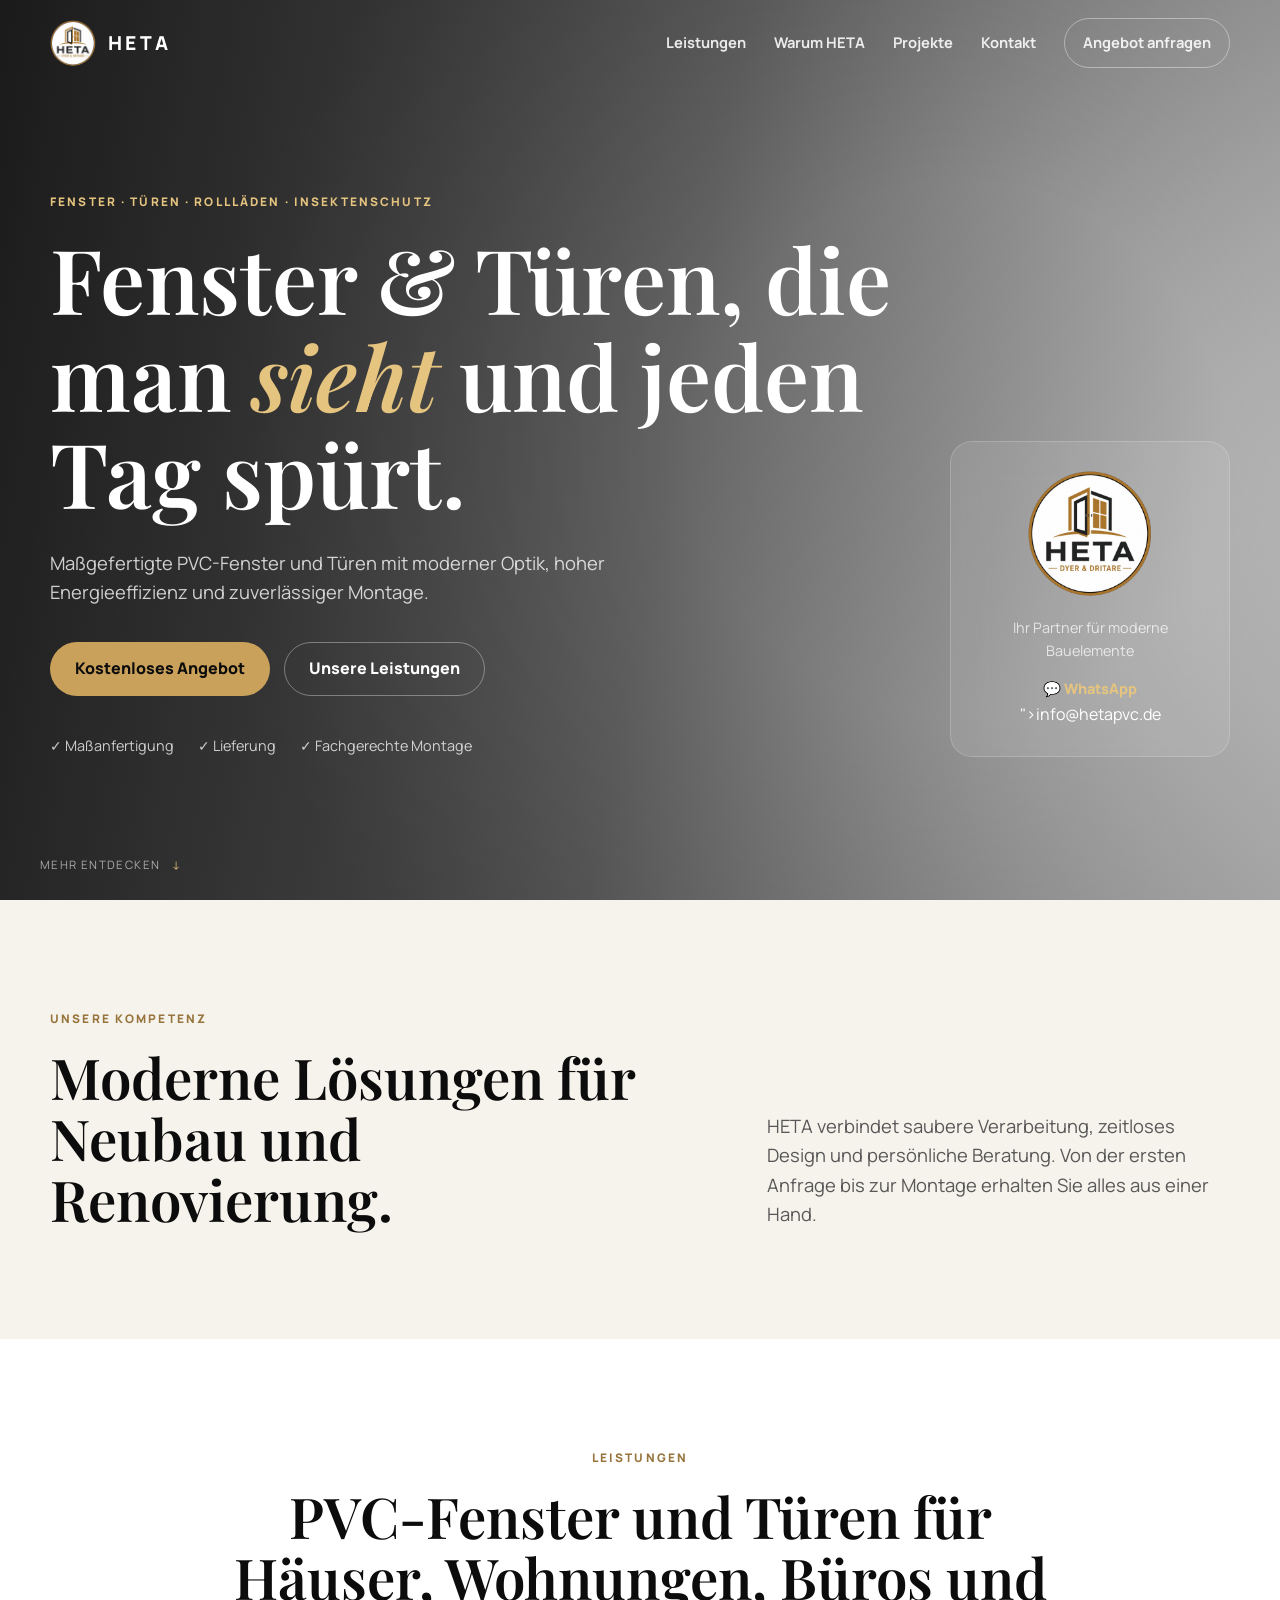
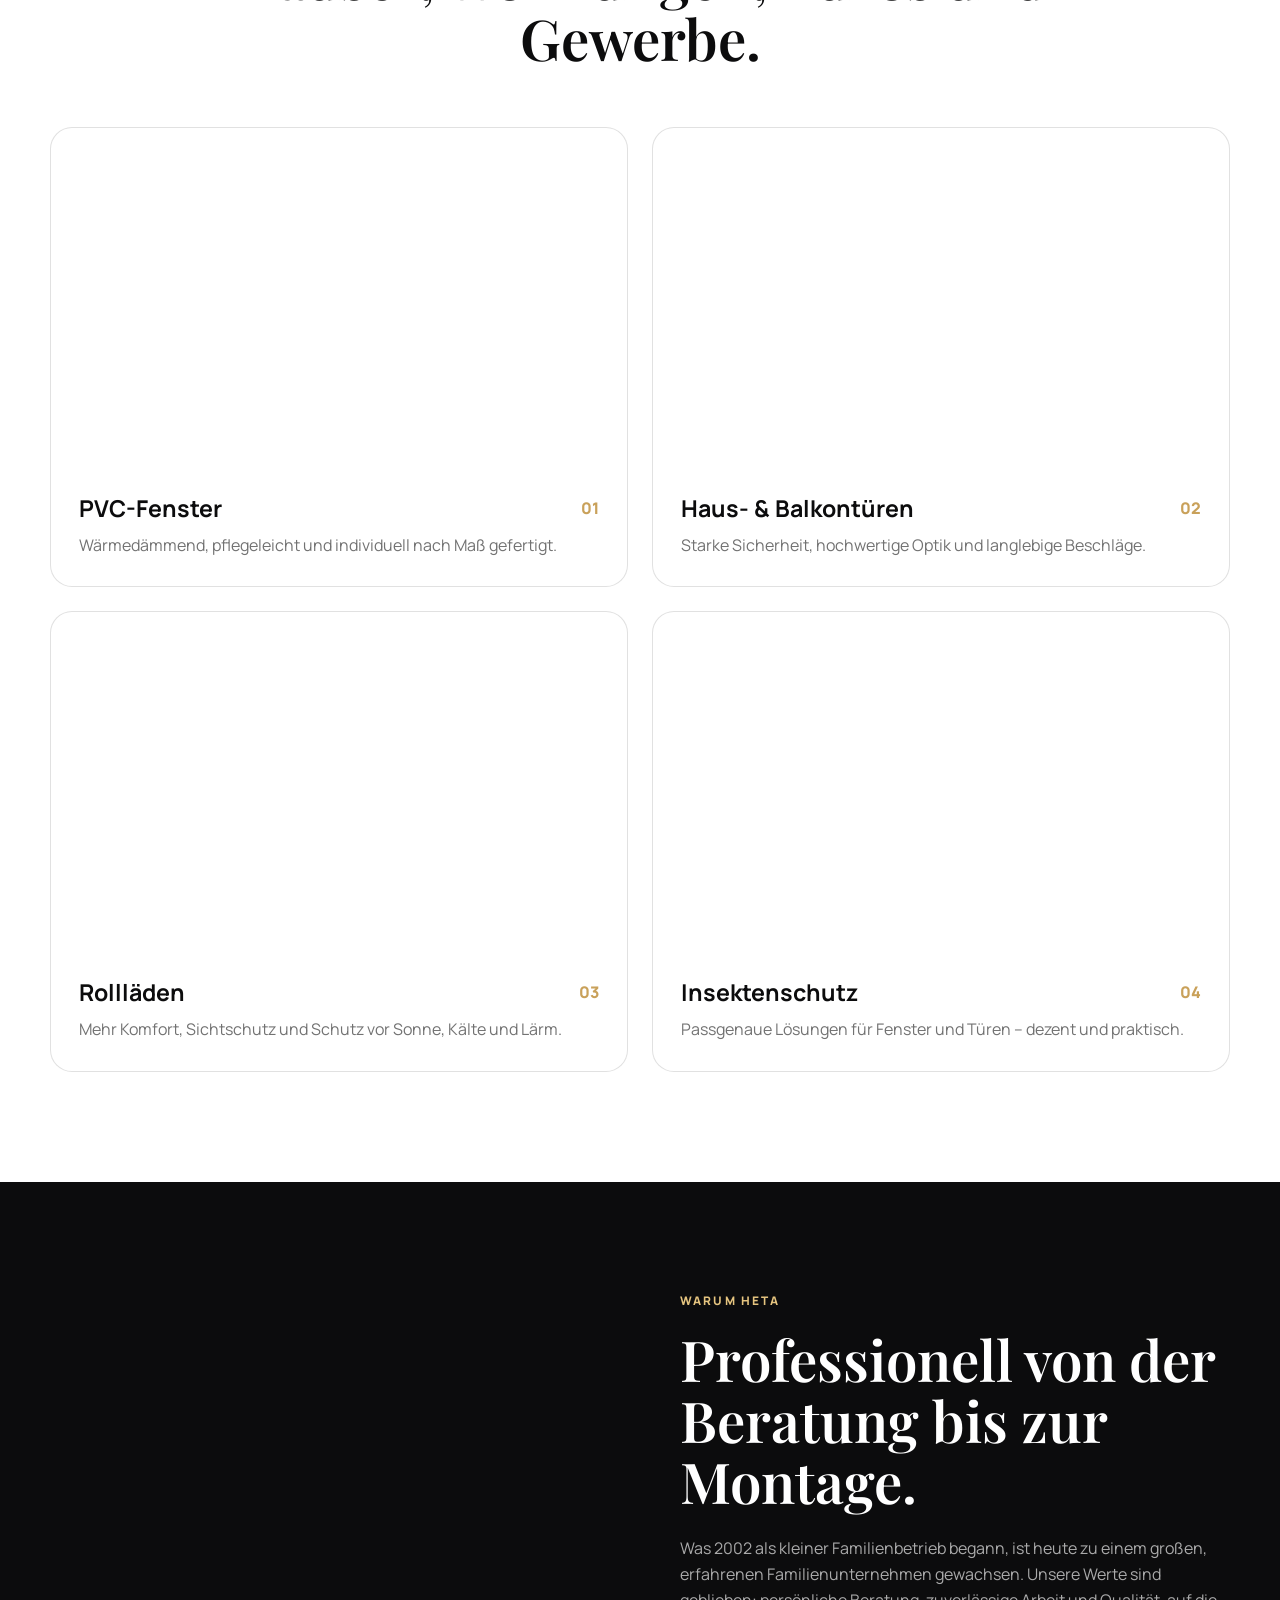
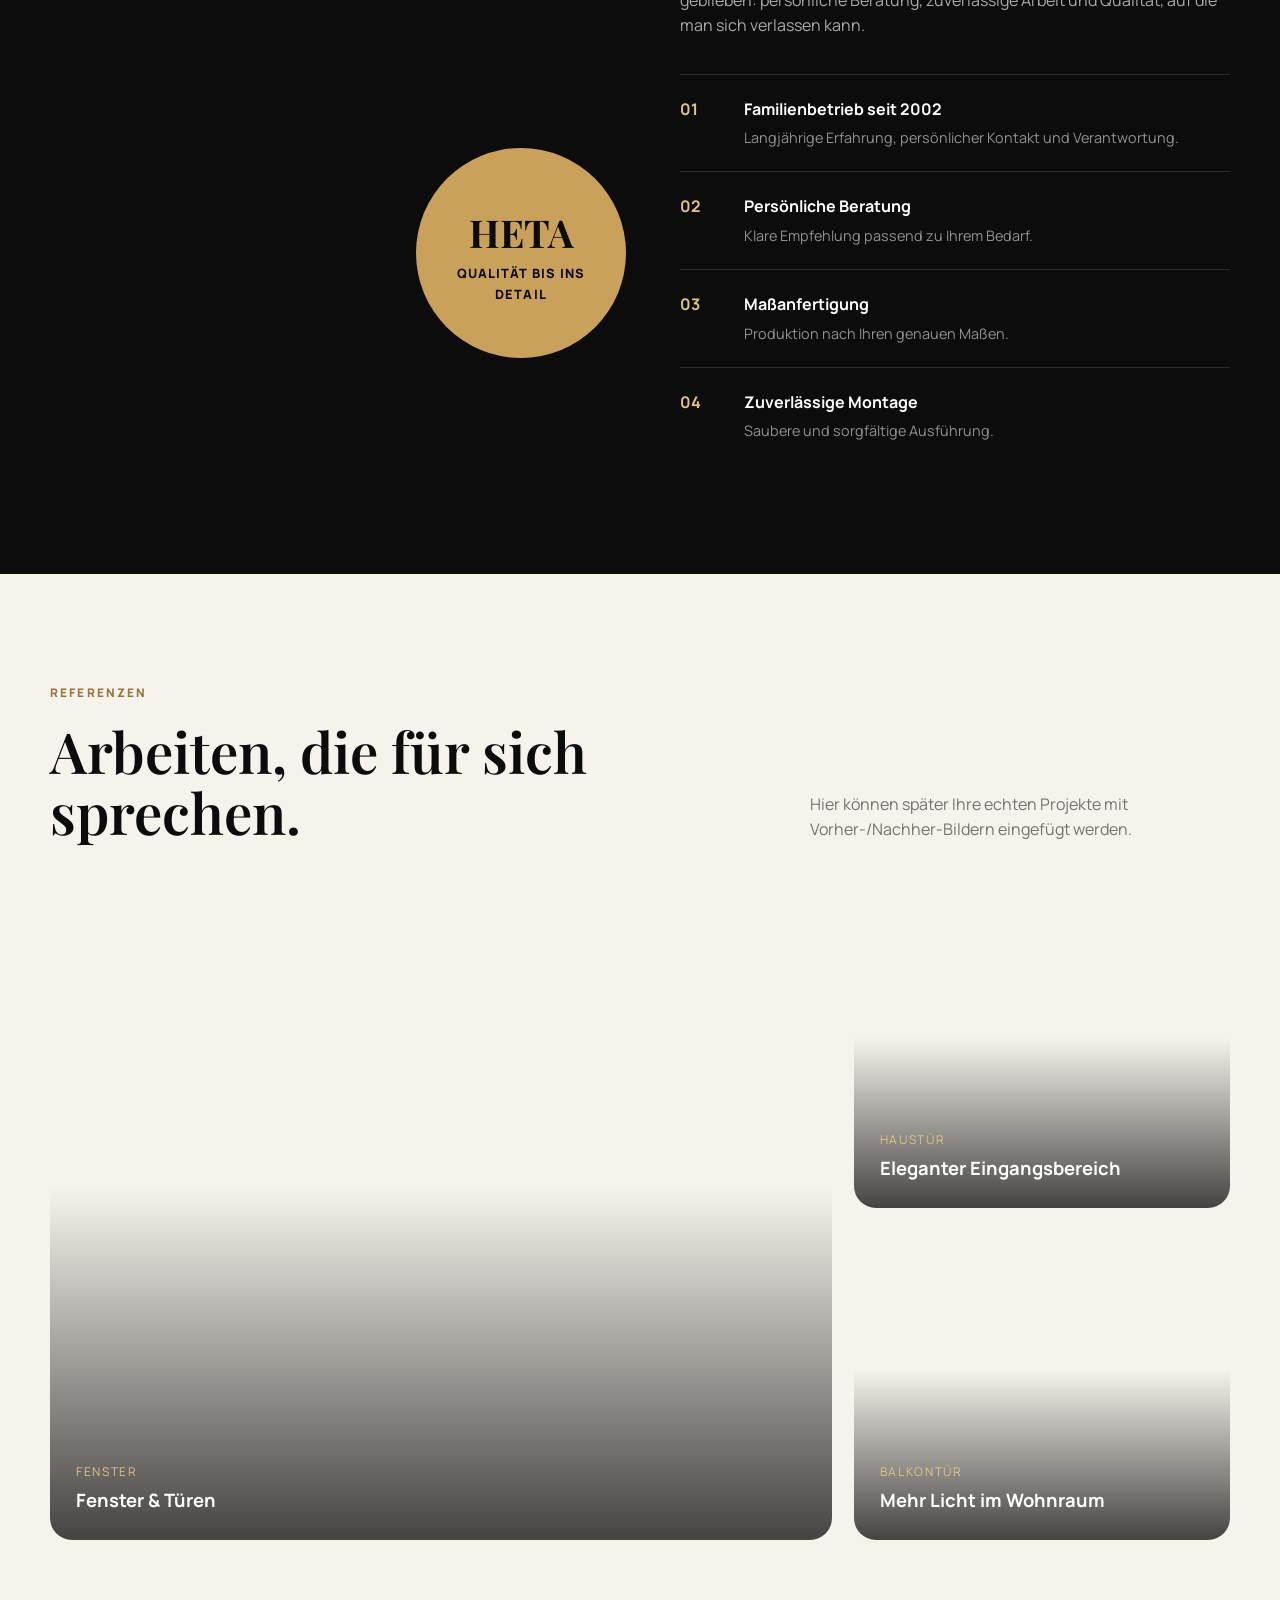
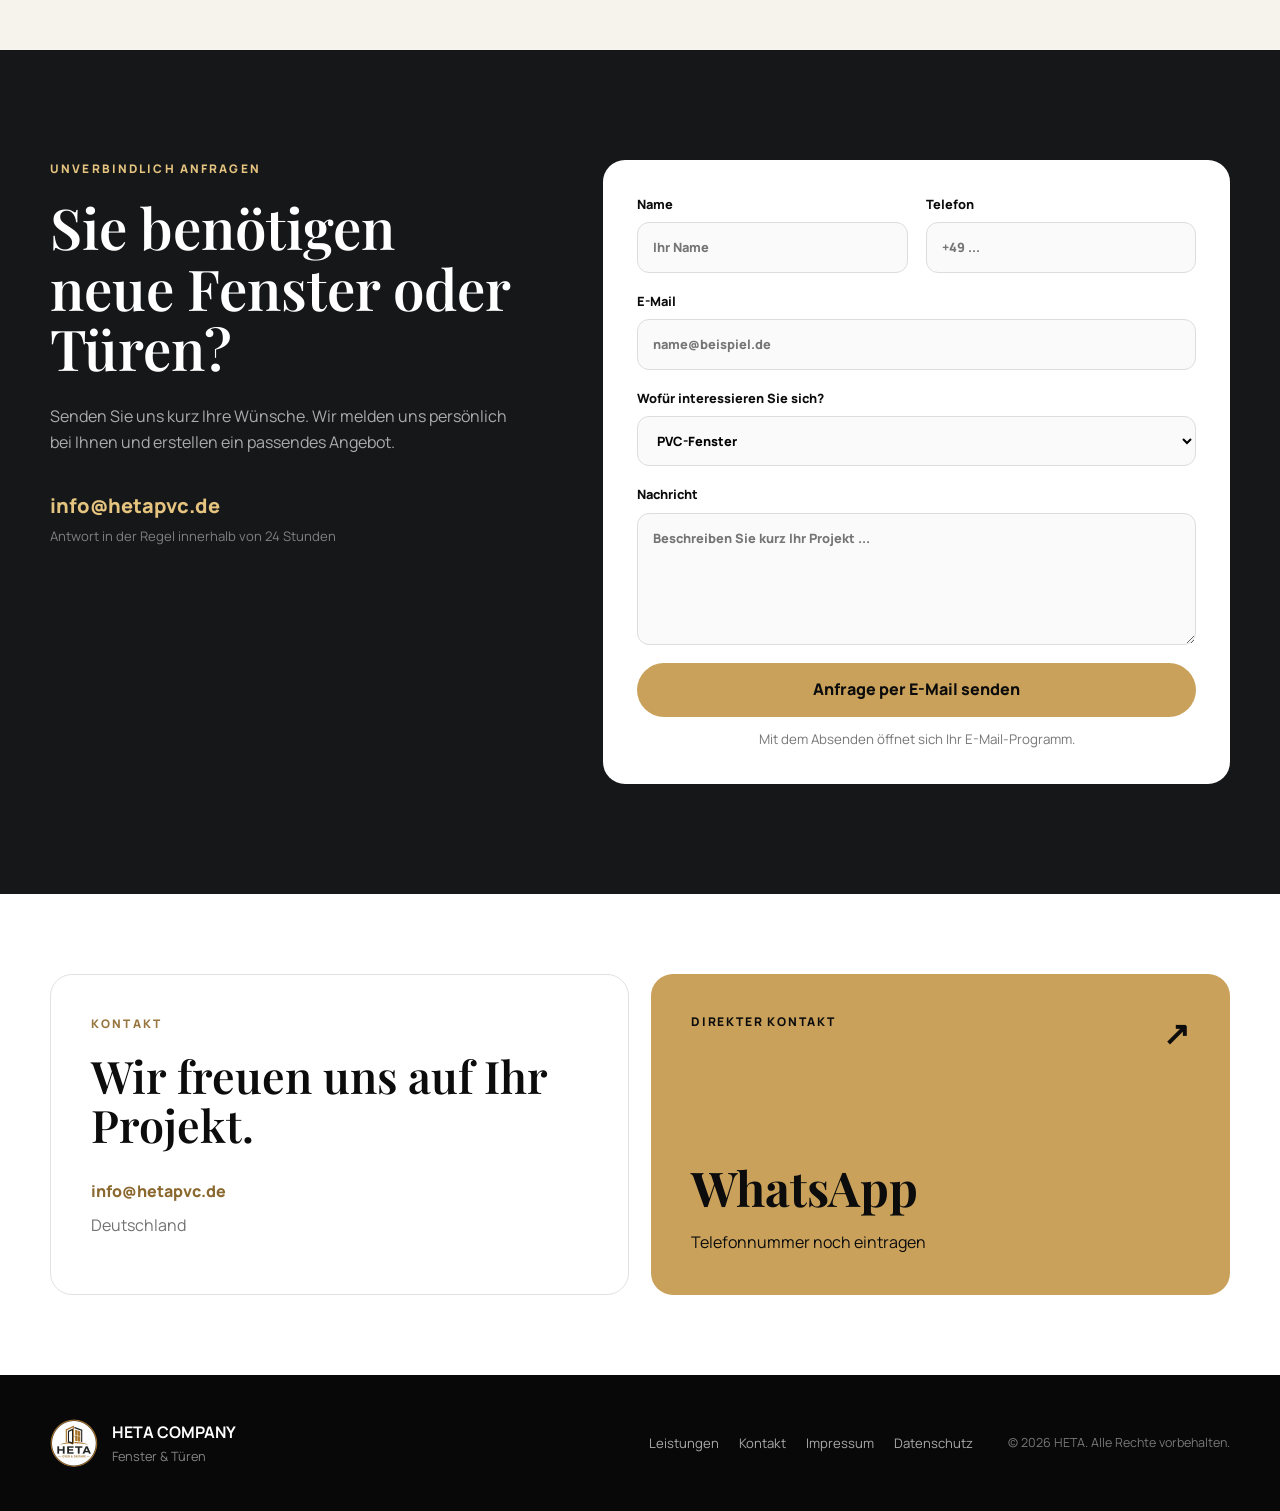
==== index.html @ ee6f0d42 "Add files via upload" ====
<!DOCTYPE html>
<html lang="de">
<head>
  <meta charset="UTF-8" />
  <meta name="viewport" content="width=device-width, initial-scale=1.0" />
  <meta name="description" content="HETA – hochwertige PVC-Fenster, Türen, Rollläden und Insektenschutz. Lieferung und fachgerechte Montage." />
  <meta name="theme-color" content="#0c0c0d" />
  <title>HETA | Fenster & Türen</title>
  <link rel="preconnect" href="https://fonts.googleapis.com">
  <link rel="preconnect" href="https://fonts.gstatic.com" crossorigin>
  <link href="https://fonts.googleapis.com/css2?family=Manrope:wght@400;500;600;700;800&family=Playfair+Display:wght@600;700&display=swap" rel="stylesheet">
  <link rel="stylesheet" href="styles.css" />
  <link rel="icon" type="image/png" href="assets/heta-logo.png" />
</head>
<body>
  <header class="site-header" id="top">
    <div class="container nav-wrap">
      <a class="brand" href="#top" aria-label="HETA Startseite">
        <img src="assets/heta-logo.png" alt="HETA Logo" />
        <span>HETA</span>
      </a>

      <button class="menu-toggle" aria-label="Menü öffnen" aria-expanded="false">
        <span></span><span></span>
      </button>

      <nav class="main-nav" aria-label="Hauptnavigation">
        <a href="#leistungen">Leistungen</a>
        <a href="#vorteile">Warum HETA</a>
        <a href="#projekte">Projekte</a>
        <a href="#kontakt">Kontakt</a>
        <a class="nav-cta" href="#angebot">Angebot anfragen</a>
      </nav>
    </div>
  </header>

  <main>
    <section class="hero">
      <div class="hero-overlay"></div>
      <div class="container hero-grid">
        <div class="hero-copy reveal">
          <p class="eyebrow">Fenster · Türen · Rollläden · Insektenschutz</p>
          <h1>Fenster & Türen, die man <em>sieht</em> und jeden Tag spürt.</h1>
          <p class="hero-text">
            Maßgefertigte PVC-Fenster und Türen mit moderner Optik,
            hoher Energieeffizienz und zuverlässiger Montage.
          </p>
          <div class="hero-actions">
            <a class="btn btn-gold" href="#angebot">Kostenloses Angebot</a>
            <a class="btn btn-ghost" href="#leistungen">Unsere Leistungen</a>
          </div>
          <div class="trust-row">
            <span>✓ Maßanfertigung</span>
            <span>✓ Lieferung</span>
            <span>✓ Fachgerechte Montage</span>
          </div>
        </div>

        <aside class="hero-card reveal delay-1">
          <img src="assets/heta-logo.png" alt="HETA Company" />
          <p>Ihr Partner für moderne Bauelemente</p>
          <a href="mailto:info@hetapvc.de<br><a class="btn" href="https://wa.me/38346120611">💬 WhatsApp</a><br>">info@hetapvc.de<br></a>
        </aside>
      </div>
      <div class="scroll-note">Mehr entdecken <span>↓</span></div>
    </section>

    <section class="section intro">
      <div class="container intro-grid">
        <div class="section-heading reveal">
          <p class="eyebrow dark">Unsere Kompetenz</p>
          <h2>Moderne Lösungen für Neubau und Renovierung.</h2>
        </div>
        <p class="lead reveal delay-1">
          HETA verbindet saubere Verarbeitung, zeitloses Design und persönliche Beratung.
          Von der ersten Anfrage bis zur Montage erhalten Sie alles aus einer Hand.
        </p>
      </div>
    </section>

    <section class="section services" id="leistungen">
      <div class="container">
        <div class="section-heading centered reveal">
          <p class="eyebrow dark">Leistungen</p>
          <h2>PVC-Fenster und Türen für Häuser, Wohnungen, Büros und Gewerbe.</h2>
        </div>

        <div class="service-grid">
          <article class="service-card reveal">
            <div class="service-image window"></div>
            <div class="service-content">
              <span>01</span>
              <h3>PVC-Fenster</h3>
              <p>Wärmedämmend, pflegeleicht und individuell nach Maß gefertigt.</p>
            </div>
          </article>

          <article class="service-card reveal delay-1">
            <div class="service-image door"></div>
            <div class="service-content">
              <span>02</span>
              <h3>Haus- & Balkontüren</h3>
              <p>Starke Sicherheit, hochwertige Optik und langlebige Beschläge.</p>
            </div>
          </article>

          <article class="service-card reveal">
            <div class="service-image shutter"></div>
            <div class="service-content">
              <span>03</span>
              <h3>Rollläden</h3>
              <p>Mehr Komfort, Sichtschutz und Schutz vor Sonne, Kälte und Lärm.</p>
            </div>
          </article>

          <article class="service-card reveal delay-1">
            <div class="service-image insect"></div>
            <div class="service-content">
              <span>04</span>
              <h3>Insektenschutz</h3>
              <p>Passgenaue Lösungen für Fenster und Türen – dezent und praktisch.</p>
            </div>
          </article>
        </div>
      </div>
    </section>

    <section class="section benefits" id="vorteile">
      <div class="container benefits-grid">
        <div class="benefits-photo reveal">
          <div class="experience-badge">
            <strong>HETA</strong>
            <span>Qualität bis ins Detail</span>
          </div>
        </div>

        <div class="benefits-copy reveal delay-1">
          <p class="eyebrow">Warum HETA</p>
          <h2>Professionell von der Beratung bis zur Montage.</h2>
          <p>
            Was 2002 als kleiner Familienbetrieb begann, ist heute zu einem großen,
            erfahrenen Familienunternehmen gewachsen. Unsere Werte sind geblieben:
            persönliche Beratung, zuverlässige Arbeit und Qualität, auf die man sich verlassen kann.
          </p>

          <div class="benefit-list">
            <div><b>01</b><span><strong>Familienbetrieb seit 2002</strong>Langjährige Erfahrung, persönlicher Kontakt und Verantwortung.</span></div>
            <div><b>02</b><span><strong>Persönliche Beratung</strong>Klare Empfehlung passend zu Ihrem Bedarf.</span></div>
            <div><b>03</b><span><strong>Maßanfertigung</strong>Produktion nach Ihren genauen Maßen.</span></div>
            <div><b>04</b><span><strong>Zuverlässige Montage</strong>Saubere und sorgfältige Ausführung.</span></div>
          </div>
        </div>
      </div>
    </section>

    <section class="section projects" id="projekte">
      <div class="container">
        <div class="section-heading split reveal">
          <div>
            <p class="eyebrow dark">Referenzen</p>
            <h2>Arbeiten, die für sich sprechen.</h2>
          </div>
          <p>Hier können später Ihre echten Projekte mit Vorher-/Nachher-Bildern eingefügt werden.</p>
        </div>

        <div class="project-grid">
          <article class="project project-large reveal">
            <div class="project-label"><span>Fenster</span><strong>Fenster & Türen</strong></div>
          </article>
          <article class="project project-door reveal delay-1">
            <div class="project-label"><span>Haustür</span><strong>Eleganter Eingangsbereich</strong></div>
          </article>
          <article class="project project-balcony reveal">
            <div class="project-label"><span>Balkontür</span><strong>Mehr Licht im Wohnraum</strong></div>
          </article>
        </div>
      </div>
    </section>

    <section class="section quote" id="angebot">
      <div class="container quote-grid">
        <div class="quote-copy reveal">
          <p class="eyebrow">Unverbindlich anfragen</p>
          <h2>Sie benötigen neue Fenster oder Türen?</h2>
          <p>
            Senden Sie uns kurz Ihre Wünsche. Wir melden uns persönlich bei Ihnen
            und erstellen ein passendes Angebot.
          </p>
          <div class="quote-contact">
            <a href="mailto:info@hetapvc.de<br>">info@hetapvc.de<br></a>
            <span>Antwort in der Regel innerhalb von 24 Stunden</span>
          </div>
        </div>

        <form class="quote-form reveal delay-1" action="mailto:info@hetapvc.de<br>" method="post" enctype="text/plain">
          <div class="form-row">
            <label>
              Name
              <input type="text" name="Name" placeholder="Ihr Name" required />
            </label>
            <label>
              Telefon
              <input type="tel" name="Telefon" placeholder="+49 ..." />
            </label>
          </div>
          <label>
            E-Mail
            <input type="email" name="E-Mail" placeholder="name@beispiel.de" required />
          </label>
          <label>
            Wofür interessieren Sie sich?
            <select name="Interesse">
              <option>PVC-Fenster</option>
              <option>Haus- oder Balkontüren</option>
              <option>Rollläden</option>
              <option>Insektenschutz</option>
              <option>Komplettangebot</option>
            </select>
          </label>
          <label>
            Nachricht
            <textarea name="Nachricht" rows="5" placeholder="Beschreiben Sie kurz Ihr Projekt ..."></textarea>
          </label>
          <button class="btn btn-gold full" type="submit">Anfrage per E-Mail senden</button>
          <small>Mit dem Absenden öffnet sich Ihr E-Mail-Programm.</small>
        </form>
      </div>
    </section>

    <section class="section contact" id="kontakt">
      <div class="container contact-grid">
        <div class="contact-card reveal">
          <p class="eyebrow dark">Kontakt</p>
          <h2>Wir freuen uns auf Ihr Projekt.</h2>
          <a href="mailto:info@hetapvc.de<br>">info@hetapvc.de<br></a>
          <p>Deutschland</p>
        </div>

        <a class="whatsapp-card reveal delay-1" href="#" aria-label="WhatsApp-Link später einfügen">
          <span>Direkter Kontakt</span>
          <strong>WhatsApp</strong>
          <p>Telefonnummer noch eintragen</p>
          <b>↗</b>
        </a>
      </div>
    </section>
  </main>

  <footer>
    <div class="container footer-grid">
      <div class="footer-brand">
        <img src="assets/heta-logo.png" alt="HETA Logo" />
        <div><strong>HETA COMPANY</strong><span>Fenster & Türen</span></div>
      </div>
      <div class="footer-links">
        <a href="#leistungen">Leistungen</a>
        <a href="#kontakt">Kontakt</a>
        <a href="impressum.html">Impressum</a>
        <a href="datenschutz.html">Datenschutz</a>
      </div>
      <p>© <span id="year"></span> HETA. Alle Rechte vorbehalten.</p>
    </div>
  </footer>

  <script src="script.js"></script>
</body>
</html>
---- styles.css ----
:root {
  --black: #0c0c0d;
  --charcoal: #161719;
  --gold: #c9a15a;
  --gold-light: #e5c47f;
  --cream: #f6f3ec;
  --white: #ffffff;
  --muted: #727272;
  --line: rgba(12, 12, 13, .12);
  --radius: 22px;
  --shadow: 0 24px 70px rgba(0,0,0,.12);
}

* { box-sizing: border-box; }
html { scroll-behavior: smooth; }
body {
  margin: 0;
  font-family: "Manrope", sans-serif;
  color: var(--black);
  background: var(--white);
  line-height: 1.6;
}
img { max-width: 100%; display: block; }
a { color: inherit; text-decoration: none; }
button, input, select, textarea { font: inherit; }
.container { width: min(1180px, calc(100% - 40px)); margin: 0 auto; }
.section { padding: 110px 0; }
.eyebrow {
  margin: 0 0 18px;
  font-size: .74rem;
  font-weight: 800;
  letter-spacing: .18em;
  text-transform: uppercase;
  color: var(--gold-light);
}
.eyebrow.dark { color: #97743c; }
h1, h2, h3 { margin: 0; line-height: 1.08; }
h1, h2 { font-family: "Playfair Display", serif; }
h1 { font-size: clamp(3.2rem, 7vw, 6.8rem); max-width: 920px; font-weight: 600; }
h1 em { color: var(--gold-light); font-style: italic; }
h2 { font-size: clamp(2.2rem, 4.4vw, 4.4rem); font-weight: 600; }
h3 { font-size: 1.45rem; }
p { margin-top: 0; }
.btn {
  display: inline-flex;
  align-items: center;
  justify-content: center;
  min-height: 54px;
  padding: 0 24px;
  border-radius: 999px;
  font-weight: 800;
  transition: .25s ease;
  border: 1px solid transparent;
}
.btn:hover { transform: translateY(-2px); }
.btn-gold { background: var(--gold); color: var(--black); }
.btn-gold:hover { background: var(--gold-light); }
.btn-ghost { color: var(--white); border-color: rgba(255,255,255,.35); }
.btn-ghost:hover { border-color: var(--white); background: rgba(255,255,255,.08); }
.full { width: 100%; border: 0; cursor: pointer; }

.site-header {
  position: fixed;
  z-index: 50;
  inset: 0 0 auto;
  color: var(--white);
  transition: .3s ease;
}
.site-header.scrolled {
  background: rgba(12,12,13,.94);
  backdrop-filter: blur(16px);
  box-shadow: 0 8px 30px rgba(0,0,0,.18);
}
.nav-wrap { min-height: 86px; display: flex; align-items: center; justify-content: space-between; }
.brand { display: flex; align-items: center; gap: 12px; font-size: 1.2rem; font-weight: 800; letter-spacing: .18em; }
.brand img { width: 46px; height: 46px; object-fit: cover; border-radius: 50%; }
.main-nav { display: flex; align-items: center; gap: 28px; font-size: .92rem; font-weight: 700; }
.main-nav a { opacity: .88; }
.main-nav a:hover { opacity: 1; }
.nav-cta { padding: 12px 18px; border: 1px solid rgba(255,255,255,.45); border-radius: 999px; }
.menu-toggle { display: none; background: none; border: 0; padding: 8px; }
.menu-toggle span { display:block; width:26px; height:2px; background:#fff; margin:6px 0; }

.hero {
  min-height: 100vh;
  color: var(--white);
  position: relative;
  display: grid;
  align-items: center;
  background:
    linear-gradient(100deg, rgba(5,5,6,.88) 0%, rgba(5,5,6,.62) 52%, rgba(5,5,6,.25) 100%),
    url("https://images.unsplash.com/photo-1600566753086-00f18fb6b3ea?auto=format&fit=crop&w=2000&q=85") center/cover;
}
.hero-overlay {
  position: absolute; inset: 0;
  background: radial-gradient(circle at 75% 50%, transparent 0 25%, rgba(0,0,0,.25) 70%);
}
.hero-grid {
  position: relative;
  display: grid;
  grid-template-columns: 1fr 280px;
  gap: 50px;
  align-items: end;
  padding-top: 150px;
  padding-bottom: 100px;
}
.hero-text { max-width: 680px; font-size: 1.15rem; color: rgba(255,255,255,.78); margin: 28px 0 34px; }
.hero-actions { display: flex; gap: 14px; flex-wrap: wrap; }
.trust-row { margin-top: 38px; display: flex; gap: 24px; flex-wrap: wrap; color: rgba(255,255,255,.76); font-size: .9rem; }
.hero-card {
  background: rgba(255,255,255,.09);
  backdrop-filter: blur(16px);
  border: 1px solid rgba(255,255,255,.18);
  padding: 28px;
  border-radius: var(--radius);
  text-align: center;
}
.hero-card img { width: 126px; height: 126px; object-fit: cover; border-radius: 50%; margin: 0 auto 20px; }
.hero-card p { color: rgba(255,255,255,.72); font-size: .9rem; }
.hero-card a { color: var(--gold-light); font-weight: 800; font-size: .9rem; }
.scroll-note { position:absolute; left: 40px; bottom: 26px; font-size:.72rem; letter-spacing:.12em; text-transform:uppercase; color:rgba(255,255,255,.6); }
.scroll-note span { margin-left: 8px; color: var(--gold-light); }

.intro { background: var(--cream); }
.intro-grid { display:grid; grid-template-columns: 1.15fr .85fr; gap: 90px; align-items:end; }
.lead { font-size:1.15rem; color:#585858; margin:0; }

.section-heading.centered { text-align:center; max-width: 850px; margin: 0 auto 58px; }
.section-heading.split { display:flex; justify-content:space-between; align-items:end; gap:50px; margin-bottom:55px; }
.section-heading.split > p { max-width:420px; color:var(--muted); margin:0; }

.service-grid { display:grid; grid-template-columns:repeat(2, 1fr); gap:24px; }
.service-card { border:1px solid var(--line); border-radius:var(--radius); overflow:hidden; background:#fff; transition:.35s ease; }
.service-card:hover { transform:translateY(-8px); box-shadow:var(--shadow); }
.service-image { height:340px; background-position:center; background-size:cover; }
.service-image.window { background-image:url("https://images.unsplash.com/photo-1600607687939-ce8a6c25118c?auto=format&fit=crop&w=1200&q=85"); }
.service-image.door { background-image:url("https://images.unsplash.com/photo-1600585154340-be6161a56a0c?auto=format&fit=crop&w=1200&q=85"); }
.service-image.shutter { background-image:url("https://images.unsplash.com/photo-1600210492486-724fe5c67fb0?auto=format&fit=crop&w=1200&q=85"); }
.service-image.insect { background-image:url("https://images.unsplash.com/photo-1600607687920-4e2a09cf159d?auto=format&fit=crop&w=1200&q=85"); }
.service-content { padding:28px; position:relative; }
.service-content span { position:absolute; top:28px; right:28px; color:var(--gold); font-weight:800; }
.service-content p { color:var(--muted); margin:12px 0 0; }

.benefits { background:var(--black); color:var(--white); }
.benefits-grid { display:grid; grid-template-columns:1fr 1fr; gap:80px; align-items:center; }
.benefits-photo {
  min-height:650px;
  border-radius:var(--radius);
  background:url("https://images.unsplash.com/photo-1600607688969-a5bfcd646154?auto=format&fit=crop&w=1400&q=85") center/cover;
  position:relative;
}
.experience-badge {
  position:absolute; right:-26px; bottom:45px;
  width:210px; height:210px; border-radius:50%;
  background:var(--gold); color:var(--black);
  display:flex; flex-direction:column; align-items:center; justify-content:center; text-align:center;
}
.experience-badge strong { font-family:"Playfair Display",serif; font-size:2.4rem; }
.experience-badge span { max-width:130px; font-size:.8rem; font-weight:800; text-transform:uppercase; letter-spacing:.08em; }
.benefits-copy > p:not(.eyebrow) { color:rgba(255,255,255,.65); margin:25px 0 35px; }
.benefit-list { display:grid; gap:0; }
.benefit-list > div { display:grid; grid-template-columns:46px 1fr; gap:18px; padding:22px 0; border-top:1px solid rgba(255,255,255,.12); }
.benefit-list b { color:var(--gold-light); }
.benefit-list span { display:flex; flex-direction:column; color:rgba(255,255,255,.55); font-size:.9rem; }
.benefit-list strong { color:#fff; font-size:1rem; margin-bottom:4px; }

.projects { background:var(--cream); }
.project-grid { display:grid; grid-template-columns:1.35fr .65fr; grid-template-rows:310px 310px; gap:22px; }
.project {
  border-radius:var(--radius); overflow:hidden; position:relative; background-size:cover; background-position:center;
}
.project::after { content:""; position:absolute; inset:0; background:linear-gradient(180deg, transparent 45%, rgba(0,0,0,.72)); }
.project-large { grid-row:1 / 3; background-image:url("https://images.unsplash.com/photo-1600047509807-ba8f99d2cdde?auto=format&fit=crop&w=1400&q=85"); }
.project-door { background-image:url("https://images.unsplash.com/photo-1600566753190-17f0baa2a6c3?auto=format&fit=crop&w=1000&q=85"); }
.project-balcony { background-image:url("https://images.unsplash.com/photo-1600566753051-f0b89df2dd90?auto=format&fit=crop&w=1000&q=85"); }
.project-label { position:absolute; z-index:2; left:26px; bottom:24px; color:#fff; display:flex; flex-direction:column; }
.project-label span { color:var(--gold-light); font-size:.75rem; text-transform:uppercase; letter-spacing:.14em; }
.project-label strong { font-size:1.15rem; margin-top:5px; }

.quote { background:var(--charcoal); color:var(--white); }
.quote-grid { display:grid; grid-template-columns:.85fr 1.15fr; gap:90px; align-items:start; }
.quote-copy > p:not(.eyebrow) { color:rgba(255,255,255,.64); margin:25px 0 35px; }
.quote-contact { display:flex; flex-direction:column; gap:4px; }
.quote-contact a { color:var(--gold-light); font-size:1.25rem; font-weight:800; }
.quote-contact span { color:rgba(255,255,255,.45); font-size:.82rem; }
.quote-form { background:#fff; color:var(--black); padding:34px; border-radius:var(--radius); }
.form-row { display:grid; grid-template-columns:1fr 1fr; gap:18px; }
label { display:grid; gap:8px; font-size:.8rem; font-weight:800; margin-bottom:18px; }
input, select, textarea {
  width:100%; border:1px solid #ddd; border-radius:12px; padding:14px 15px; background:#fafafa; outline:none;
}
input:focus, select:focus, textarea:focus { border-color:var(--gold); background:#fff; }
textarea { resize:vertical; }
.quote-form small { display:block; color:#777; text-align:center; margin-top:12px; }

.contact { padding:80px 0; }
.contact-grid { display:grid; grid-template-columns:1fr 1fr; gap:22px; }
.contact-card, .whatsapp-card { border-radius:var(--radius); padding:40px; min-height:300px; }
.contact-card { border:1px solid var(--line); }
.contact-card h2 { font-size:clamp(2rem, 3.5vw, 3.4rem); margin-bottom:30px; }
.contact-card a { font-weight:800; color:#8b682f; }
.contact-card p:last-child { color:var(--muted); margin-top:8px; }
.whatsapp-card { background:var(--gold); position:relative; display:flex; flex-direction:column; justify-content:flex-end; }
.whatsapp-card span { position:absolute; top:38px; left:40px; text-transform:uppercase; font-size:.75rem; font-weight:800; letter-spacing:.15em; }
.whatsapp-card strong { font-family:"Playfair Display",serif; font-size:3rem; }
.whatsapp-card p { margin:4px 0 0; }
.whatsapp-card b { position:absolute; top:34px; right:40px; font-size:2rem; }

footer { background:#080809; color:#fff; padding:44px 0; }
.footer-grid { display:grid; grid-template-columns:1fr auto auto; gap:35px; align-items:center; }
.footer-brand { display:flex; align-items:center; gap:14px; }
.footer-brand img { width:48px; height:48px; border-radius:50%; object-fit:cover; }
.footer-brand div { display:flex; flex-direction:column; }
.footer-brand span { color:rgba(255,255,255,.5); font-size:.8rem; }
.footer-links { display:flex; gap:20px; color:rgba(255,255,255,.65); font-size:.82rem; }
footer p { margin:0; color:rgba(255,255,255,.45); font-size:.78rem; }

.reveal { opacity:0; transform:translateY(28px); transition:opacity .75s ease, transform .75s ease; }
.reveal.visible { opacity:1; transform:none; }
.delay-1 { transition-delay:.14s; }

.legal { padding:150px 0 90px; max-width:850px; }
.legal h1 { color:var(--black); font-size:clamp(2.5rem,5vw,4.5rem); margin-bottom:30px; }
.legal h2 { font-family:"Manrope",sans-serif; font-size:1.35rem; margin-top:30px; }
.legal p, .legal li { color:#555; }

@media (max-width: 900px) {
  .menu-toggle { display:block; }
  .main-nav {
    position:absolute; top:78px; left:20px; right:20px; display:none; flex-direction:column; align-items:stretch;
    background:#111; padding:22px; border-radius:18px; box-shadow:var(--shadow);
  }
  .main-nav.open { display:flex; }
  .hero-grid { grid-template-columns:1fr; padding-top:140px; }
  .hero-card { display:none; }
  .intro-grid, .benefits-grid, .quote-grid { grid-template-columns:1fr; gap:50px; }
  .service-grid { grid-template-columns:1fr; }
  .benefits-photo { min-height:500px; }
  .experience-badge { right:20px; }
  .project-grid { grid-template-columns:1fr; grid-template-rows:420px 300px 300px; }
  .project-large { grid-row:auto; }
  .section-heading.split { flex-direction:column; align-items:flex-start; }
  .contact-grid, .footer-grid { grid-template-columns:1fr; }
  .footer-links { flex-wrap:wrap; }
}

@media (max-width: 600px) {
  .container { width:min(100% - 26px, 1180px); }
  .section { padding:78px 0; }
  .nav-wrap { min-height:72px; }
  .brand img { width:40px; height:40px; }
  h1 { font-size:3.15rem; }
  .hero-grid { padding-top:120px; padding-bottom:80px; }
  .hero-actions { flex-direction:column; align-items:stretch; }
  .trust-row { gap:12px; flex-direction:column; }
  .service-image { height:260px; }
  .benefits-photo { min-height:400px; }
  .experience-badge { width:150px; height:150px; }
  .experience-badge strong { font-size:1.8rem; }
  .form-row { grid-template-columns:1fr; gap:0; }
  .quote-form { padding:24px; }
  .contact-card, .whatsapp-card { padding:28px; }
}
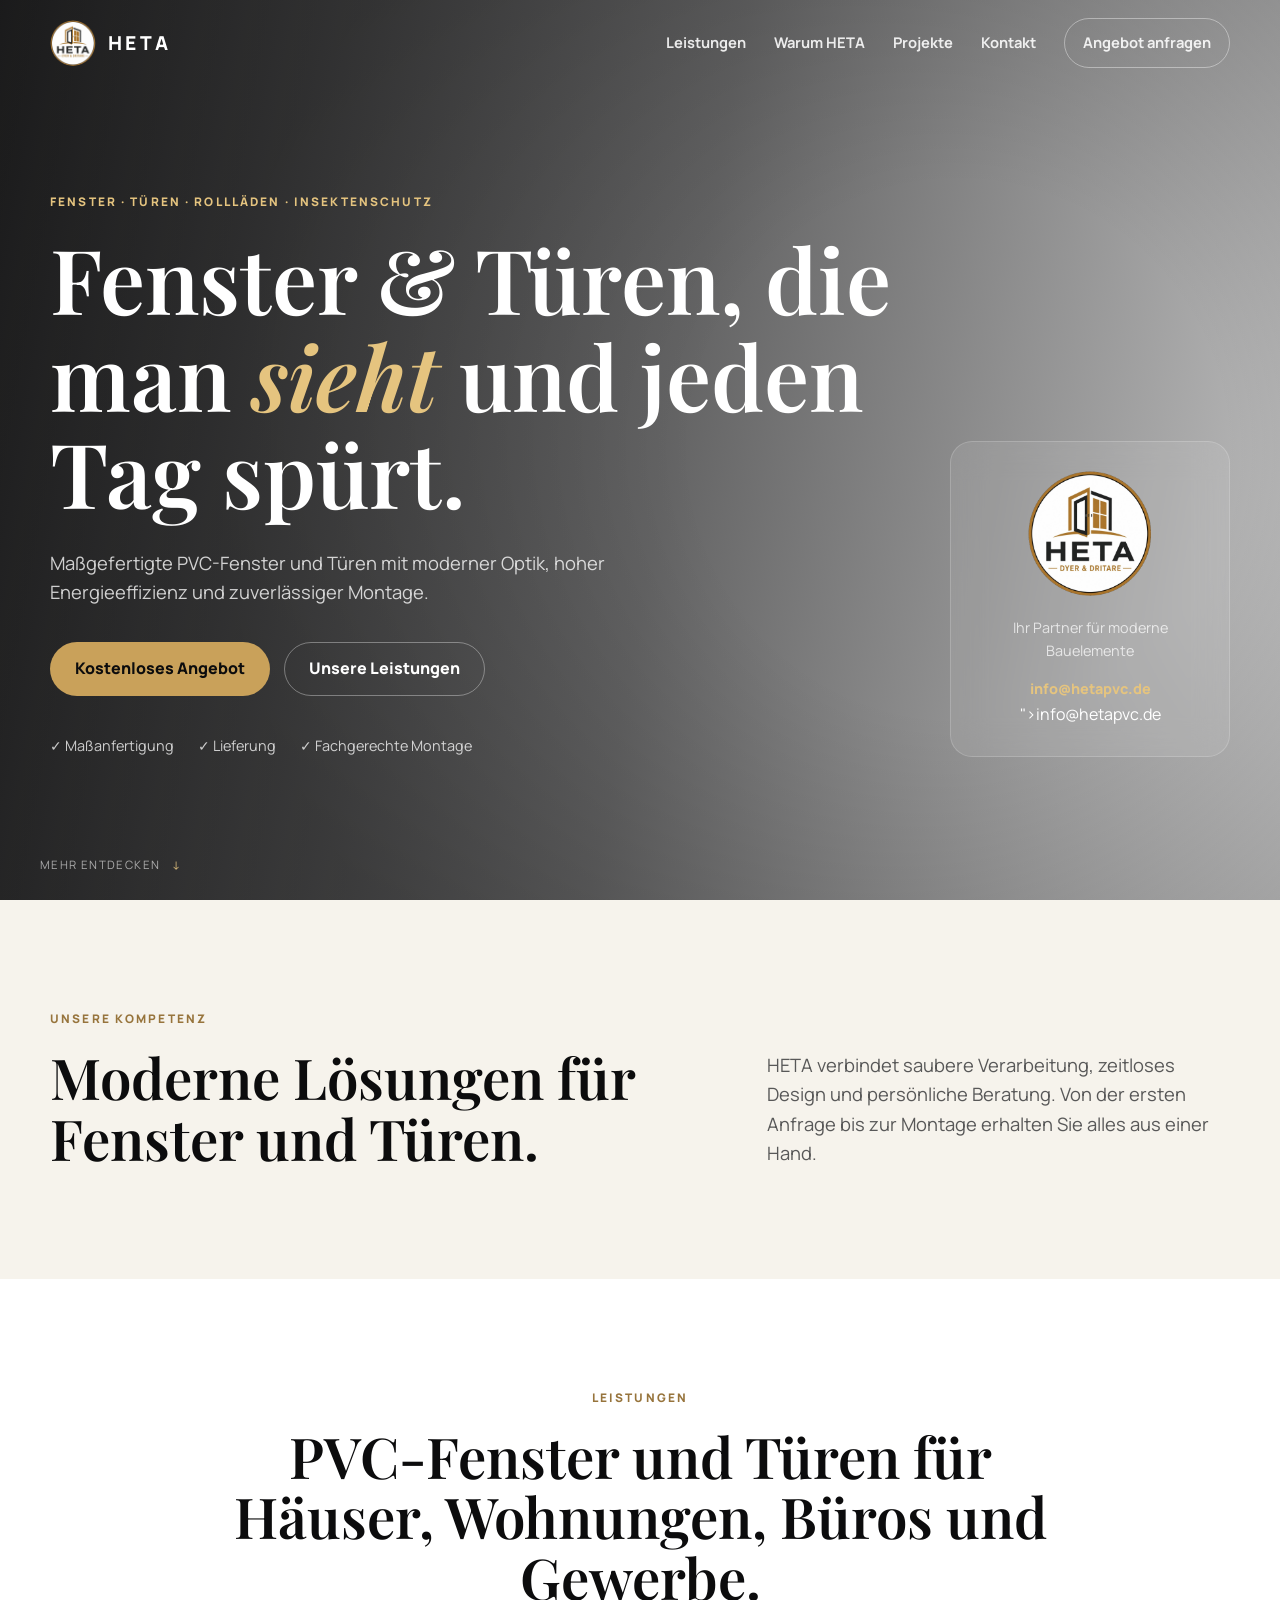
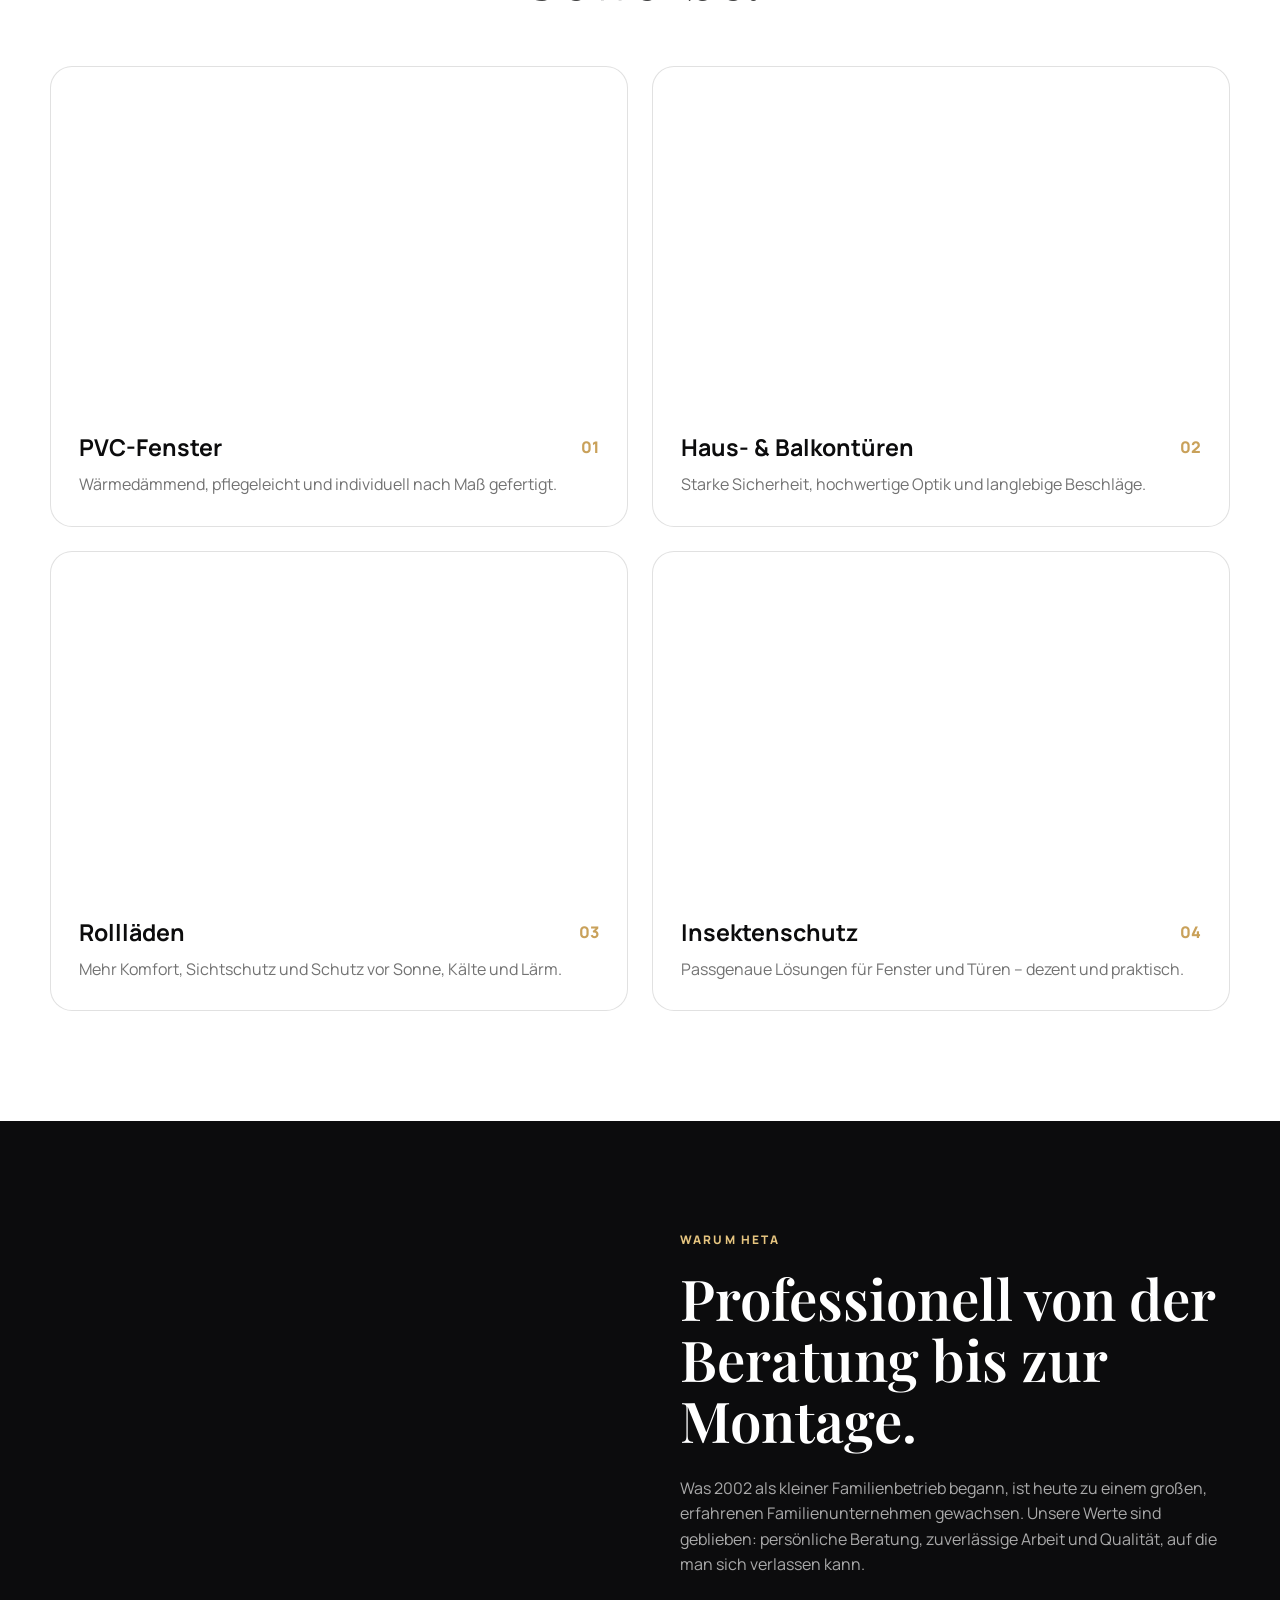
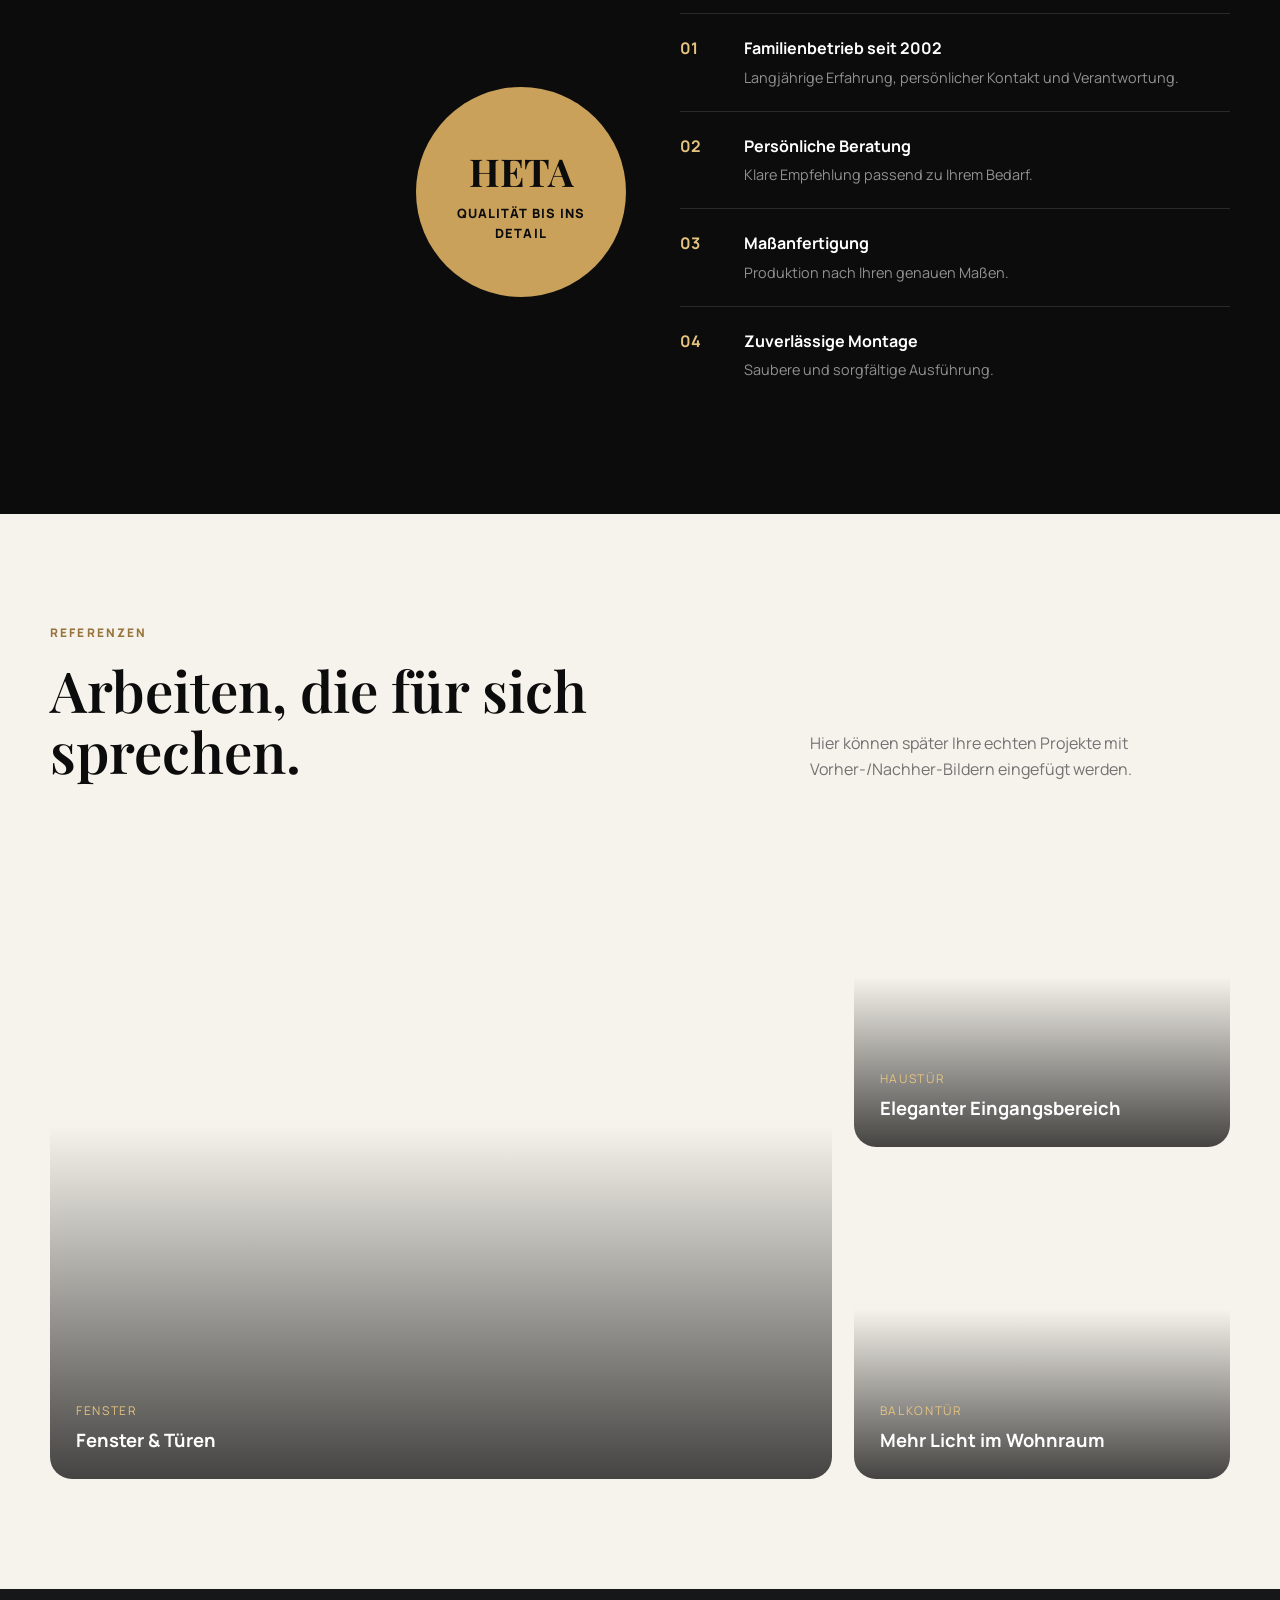
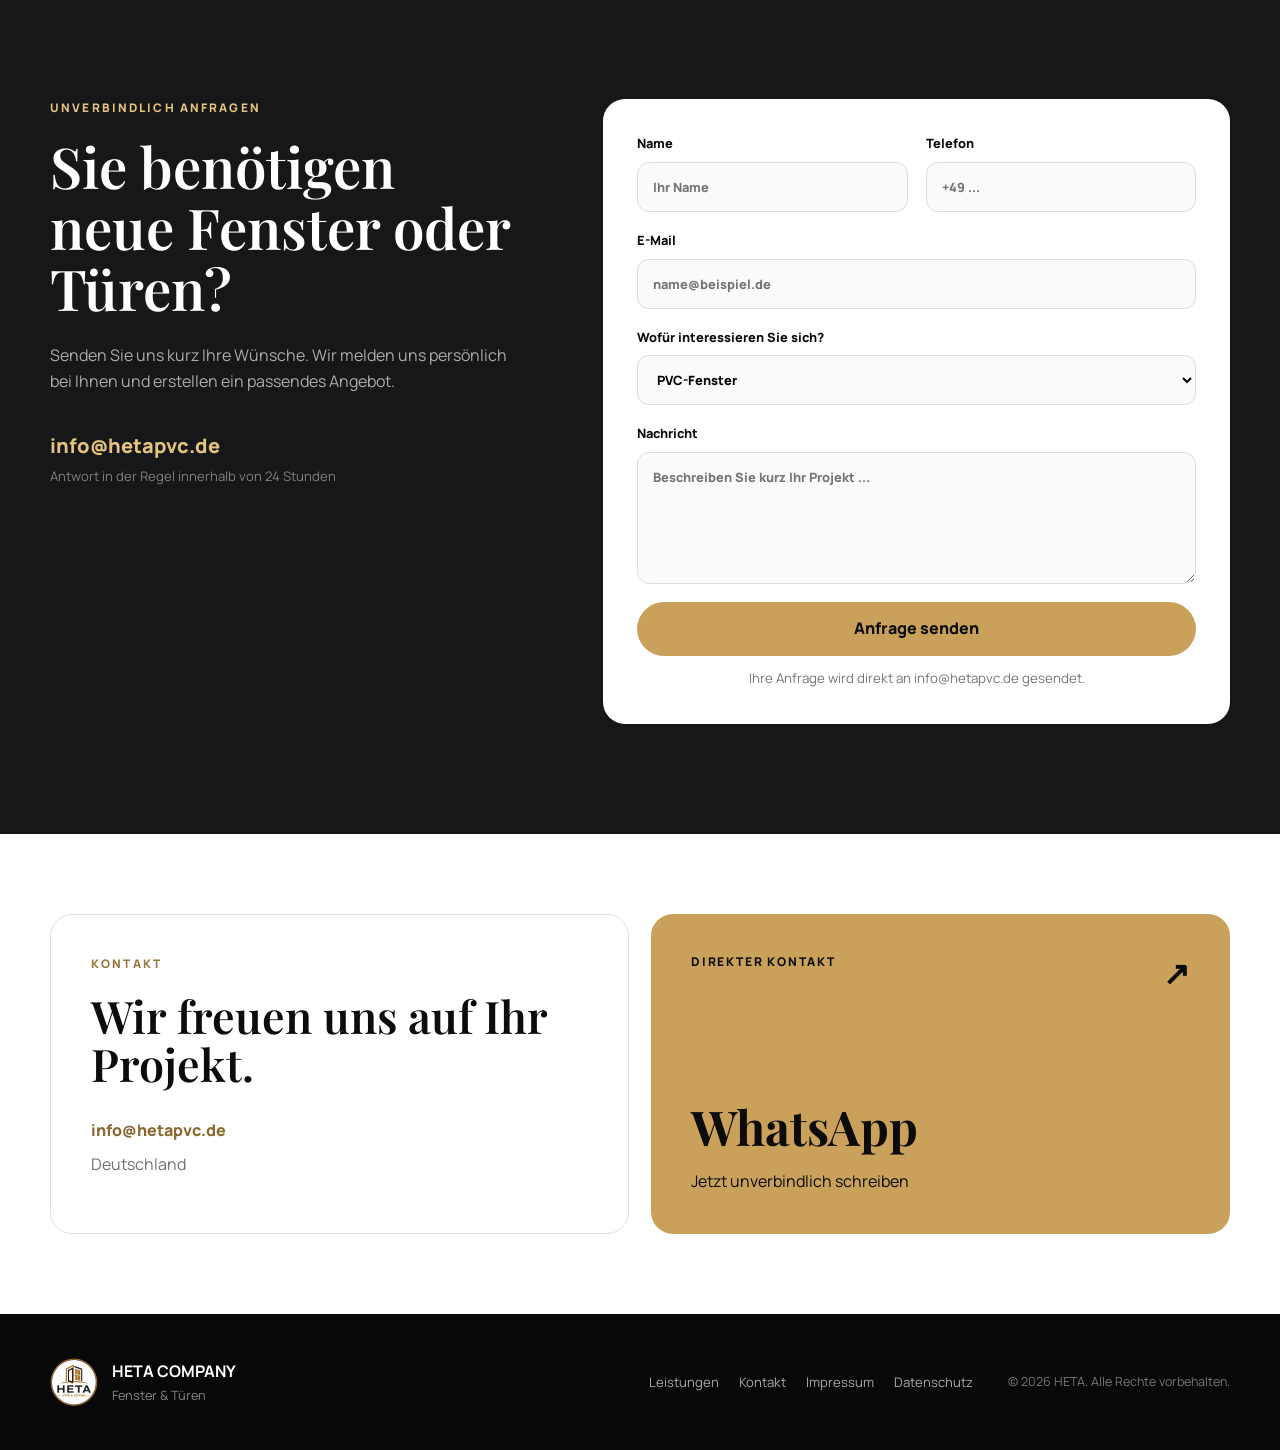
==== commit 9ba1b9ef: "Add files via upload" ====
--- a/index.html
+++ b/index.html
@@ -59,7 +59,7 @@
         <aside class="hero-card reveal delay-1">
           <img src="assets/heta-logo.png" alt="HETA Company" />
           <p>Ihr Partner für moderne Bauelemente</p>
-          <a href="mailto:info@hetapvc.de<br><a class="btn" href="https://wa.me/38346120611">💬 WhatsApp</a><br>">info@hetapvc.de<br></a>
+          <a href="mailto:info@hetapvc.de">info@hetapvc.de</a><br>">info@hetapvc.de<br></a>
         </aside>
       </div>
       <div class="scroll-note">Mehr entdecken <span>↓</span></div>
@@ -69,7 +69,7 @@
       <div class="container intro-grid">
         <div class="section-heading reveal">
           <p class="eyebrow dark">Unsere Kompetenz</p>
-          <h2>Moderne Lösungen für Neubau und Renovierung.</h2>
+          <h2>Moderne Lösungen für Fenster und Türen.</h2>
         </div>
         <p class="lead reveal delay-1">
           HETA verbindet saubere Verarbeitung, zeitloses Design und persönliche Beratung.
@@ -187,12 +187,19 @@
             und erstellen ein passendes Angebot.
           </p>
           <div class="quote-contact">
-            <a href="mailto:info@hetapvc.de<br>">info@hetapvc.de<br></a>
+            <a href="mailto:info@hetapvc.de">info@hetapvc.de</a>
             <span>Antwort in der Regel innerhalb von 24 Stunden</span>
           </div>
         </div>
 
-        <form class="quote-form reveal delay-1" action="mailto:info@hetapvc.de<br>" method="post" enctype="text/plain">
+        <form class="quote-form reveal delay-1"
+              action="https://formsubmit.co/info@hetapvc.de"
+              method="POST">
+          <input type="hidden" name="_subject" value="Neue Angebotsanfrage über hetapvc.de">
+          <input type="hidden" name="_template" value="table">
+          <input type="hidden" name="_captcha" value="true">
+          <input type="hidden" name="_next" value="https://heta2002.github.io/hetapvc/danke.html">
+
           <div class="form-row">
             <label>
               Name
@@ -203,10 +210,12 @@
               <input type="tel" name="Telefon" placeholder="+49 ..." />
             </label>
           </div>
+
           <label>
             E-Mail
             <input type="email" name="E-Mail" placeholder="name@beispiel.de" required />
           </label>
+
           <label>
             Wofür interessieren Sie sich?
             <select name="Interesse">
@@ -217,12 +226,14 @@
               <option>Komplettangebot</option>
             </select>
           </label>
+
           <label>
             Nachricht
-            <textarea name="Nachricht" rows="5" placeholder="Beschreiben Sie kurz Ihr Projekt ..."></textarea>
+            <textarea name="Nachricht" rows="5" placeholder="Beschreiben Sie kurz Ihr Projekt ..." required></textarea>
           </label>
-          <button class="btn btn-gold full" type="submit">Anfrage per E-Mail senden</button>
-          <small>Mit dem Absenden öffnet sich Ihr E-Mail-Programm.</small>
+
+          <button class="btn btn-gold full" type="submit">Anfrage senden</button>
+          <small>Ihre Anfrage wird direkt an info@hetapvc.de gesendet.</small>
         </form>
       </div>
     </section>
@@ -232,14 +243,18 @@
         <div class="contact-card reveal">
           <p class="eyebrow dark">Kontakt</p>
           <h2>Wir freuen uns auf Ihr Projekt.</h2>
-          <a href="mailto:info@hetapvc.de<br>">info@hetapvc.de<br></a>
+          <a href="mailto:info@hetapvc.de">info@hetapvc.de</a>
           <p>Deutschland</p>
         </div>
 
-        <a class="whatsapp-card reveal delay-1" href="#" aria-label="WhatsApp-Link später einfügen">
+        <a class="whatsapp-card reveal delay-1"
+           href="https://wa.me/38346120611?text=Guten%20Tag%2C%20ich%20interessiere%20mich%20f%C3%BCr%20Ihre%20Fenster%20und%20T%C3%BCren."
+           target="_blank"
+           rel="noopener"
+           aria-label="HETA über WhatsApp kontaktieren">
           <span>Direkter Kontakt</span>
           <strong>WhatsApp</strong>
-          <p>Telefonnummer noch eintragen</p>
+          <p>Jetzt unverbindlich schreiben</p>
           <b>↗</b>
         </a>
       </div>
